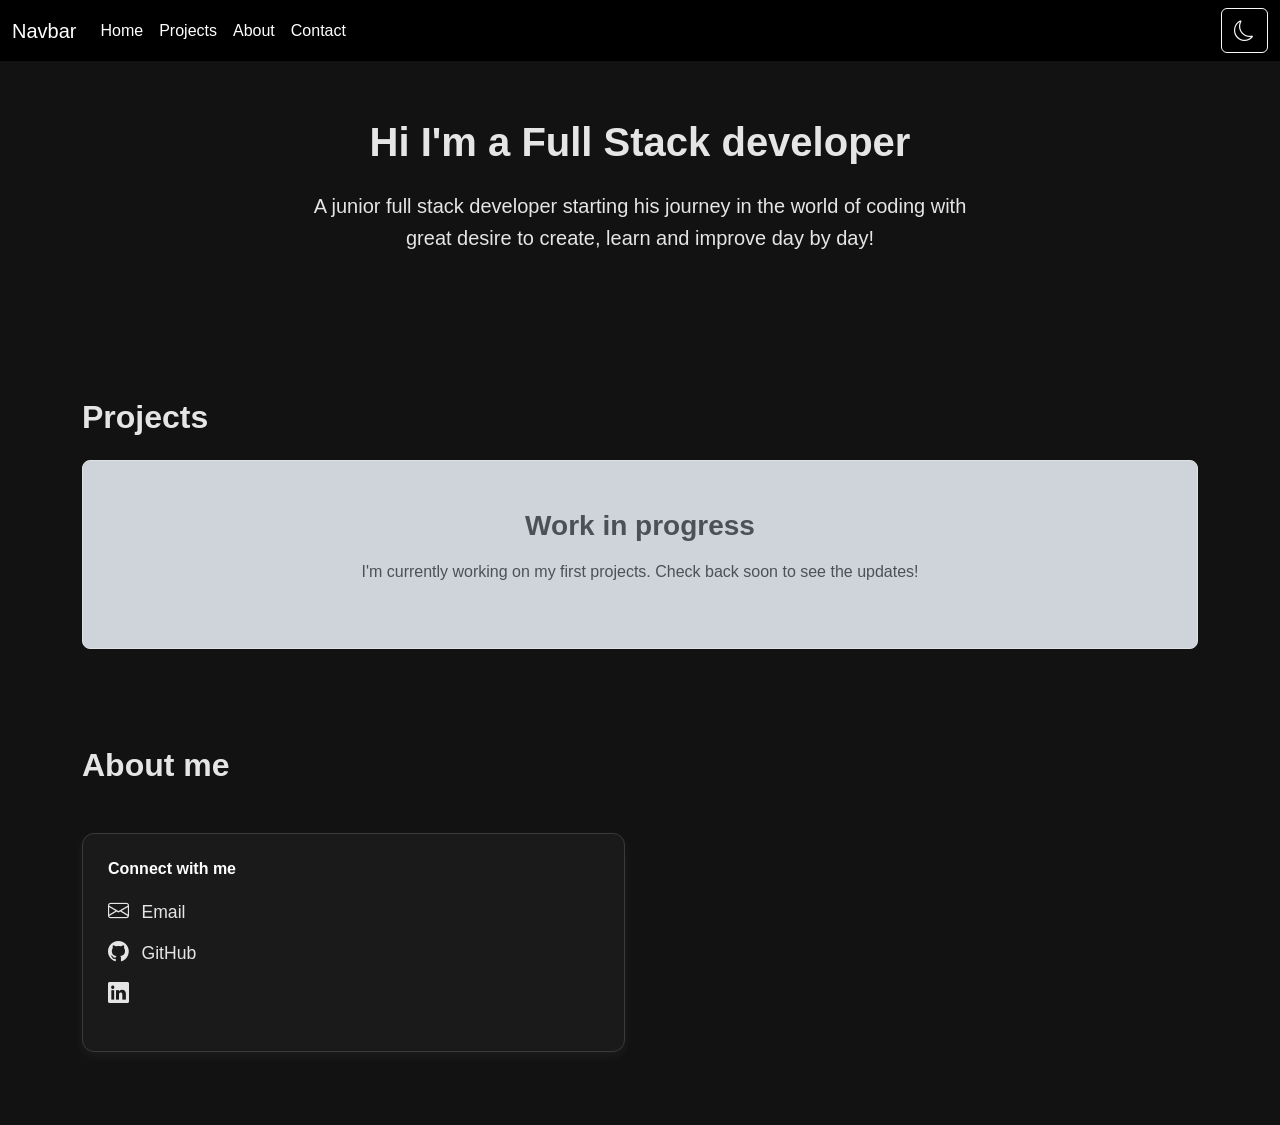
==== index.html @ 7f235592 "Frontend HTML completo per Github Pages" ====
<!DOCTYPE html>
<html lang="en">
<head>
    <meta charset="UTF-8">
    <title>Portfolio</title>

    <!-- Bootstrap CSS -->
    <link href="https://cdn.jsdelivr.net/npm/bootstrap@5.3.8/dist/css/bootstrap.min.css" rel="stylesheet">
    <link rel="stylesheet" href="https://cdn.jsdelivr.net/npm/bootstrap-icons@1.11.3/font/bootstrap-icons.css">

    <!-- Personal CSS -->
    <link rel="stylesheet" href="assets/css/style.css">

    <meta name="viewport" content="width=device-width, initial-scale=1">
</head>

<body class="dark-theme">

<header>
    <nav class="navbar fixed-top navbar-expand-lg navbar-dark bg-dark" role="navigation">
        <div class="container-fluid max-width">

            <a class="navbar-brand" href="index.html">Navbar</a>

            <button class="navbar-toggler" type="button" data-bs-toggle="collapse" 
                    data-bs-target="#navbarNav" aria-label="Toggle navigation">
                <span class="navbar-toggler-icon"></span>
            </button>

            <div class="collapse navbar-collapse" id="navbarNav">
                <ul class="navbar-nav me-auto mt-3 mt-lg-0">
                    <li class="nav-item">
                        <a class="nav-link active" aria-current="page" href="index.html">Home</a>
                    </li>
                    <li class="nav-item">
                        <a class="nav-link" href="project.html">Projects</a>
                    </li>
                    <li class="nav-item">
                        <a class="nav-link" href="about.html">About</a>
                    </li>
                    <li class="nav-item">
                        <a class="nav-link" data-bs-toggle="offcanvas" 
                           href="#offcanvasBottom" role="button" aria-controls="offcanvasBottom">
                           Contact
                        </a>
                    </li>
                </ul>

                <button id="themeToggle" class="btn btn-outline-light d-flex align-items-center gap-2">
                    <i id="themeIcon" class="bi bi-moon"></i>
                </button>
            </div>
        </div>
    </nav>

    <!-- Offcanvas Contact -->
    <div class="offcanvas offcanvas-bottom" tabindex="-1" id="offcanvasBottom"
        aria-labelledby="offcanvasBottomLabel">
        <div class="offcanvas-header">
            <h5 class="offcanvas-title w-100 text-center" id="offcanvasBottomLabel">Contact me</h5>
        </div>

        <div class="offcanvas-body d-flex justify-content-center">
            <div class="form-wrapper">

                <form action="https://formspree.io/f/xyknqqkk" method="POST">

                    <input type="hidden" name="_subject" value="New message from your portfolio">
                    <input type="hidden" name="_language" value="en">
                    <input type="hidden" name="_redirect" value="https://rikx99.github.io/thankyou.html">

                    <div class="mb-3">
                        <label for="name" class="form-label">Name</label>
                        <input type="text" class="form-control" id="name" name="name" autocomplete="name" required>
                    </div>

                    <div class="mb-3">
                        <label for="email" class="form-label">Email</label>
                        <input type="email" class="form-control" id="email" name="email" autocomplete="email" required>
                    </div>

                    <div class="mb-3">
                        <label for="message" class="form-label">Message</label>
                        <textarea class="form-control" id="message" name="message" rows="4" autocomplete="off" required></textarea>
                    </div>

                    <div class="d-grid gap-2 d-md-flex justify-content-md-center">
                        <button type="button" class="btn btn-outline-primary w-100" data-bs-dismiss="offcanvas">Cancel</button>
                        <button type="submit" class="btn btn-primary w-100">Submit</button>
                    </div>
                </form>

            </div>
        </div>
    </div>
</header>

<main>

    <!-- HERO -->
    <section class="container py-5">
        <div class="fade-down">
            <h1 class="fw-bold text-center mb-4">Hi I'm a <span>Full Stack</span> developer</h1>
            <p class="mx-auto fs-5 text-center mb-5" style="max-width: 700px;">
                A junior full stack developer starting his journey in the world of coding with great desire to create, learn and improve day by day!
            </p>
        </div>
    </section>

    <!-- PROJECTS -->
    <section class="container py-5">
        <h2 class="fw-bold mb-4 text-start">Projects</h2>

        <div class="placeholder-project text-center p-5 border rounded-3">
            <h3 class="mb-3 text-muted">Work in progress</h3>
            <p class="text-muted">
                I'm currently working on my first projects. Check back soon to see the updates!
            </p>
        </div>
    </section>

    <!-- ABOUT PREVIEW -->
    <section class="container py-5">
        <h2 class="fw-bold mb-4 text-start">About me</h2>

        <div class="about-grid">

            <!-- CONNECT WITH ME -->
            <div class="about-box">
                <h6 class="text-body-secondary mb-3">Connect with me</h6>

                <ul class="list-unstyled">
                    <li class="mb-2">
                        <i class="bi bi-envelope me-2"></i>
                        <a href="mailto:email@example.com" target="_blank" class="text-decoration-none">Email</a>
                    </li>

                    <li class="mb-2">
                        <i class="bi bi-github me-2"></i>
                        <a href="https://github.com/" target="_blank" class="text-decoration-none">GitHub</a>
                    </li>

                    <li class="mb-2">
                        <i class="bi bi-linkedin me-2"></i>
                        <a href="https://linkedin.com/" target="_blank" class="text-decoration-none">
---- assets/css/style.css ----
html {
    box-sizing: border-box;
}
*, *::before, *::after {
    box-sizing: inherit;
}

/* ============================
   VARIABILI TEMA CHIARO
============================ */
:root {
    --bg-color: #fff;
    --text-color: #222;

    --card-bg: #f8f9fa;
    --card-border: #dcdcdc;

    --nav-bg: #343a40;
    --nav-text: #fff;

    --box-bg: #ffffff;
    --box-border: #dcdcdc;
    --box-shadow: rgba(0, 0, 0, 0.08);

    --skill-bg: #f1f1f1;
    --skill-text: #222;

    --canvas-bg: #fff;
    --canvas-text: #222;

    --input-bg: #f2f2f2;
    --input-border: #cfcfcf;
    --input-text: #222;

    --frontend-color: #0d6efd;
    --backend-color: #198754;
    --tools-color: #fd7e14;
}

/* ============================
   VARIABILI TEMA SCURO
============================ */
.dark-theme {
    --bg-color: #121212;
    --text-color: #e5e5e5;

    --card-bg: #1e1e1e;
    --card-border: #3a3a3a;

    --nav-bg: #000;
    --nav-text: #fff;

    --box-bg: #1a1a1a;
    --box-border: #3a3a3a;
    --box-shadow: rgba(255, 255, 255, 0.05);

    --skill-bg: #2a2a2a;
    --skill-text: #e5e5e5;

    --canvas-bg: #1a1a1a;
    --canvas-text: #e5e5e5;

    --input-bg: #2a2a2a;
    --input-border: #444;
    --input-text: #e5e5e5;

    --frontend-color: #6ea8fe;
    --backend-color: #75b798;
    --tools-color: #ffb078;
}

.dark-theme h6.text-body-secondary {
    color: #fff !important;
}

/* ============================
   BASE
============================ */
body {
    background-color: var(--bg-color);
    color: var(--text-color);
    font-family: 'Inter', 'Roboto', 'Poppins', sans-serif;
    padding-block-start: 70px;
    font-size: 1rem;
    line-height: 1.6;
}

h1, h2, h3, h4, h5, h6 {
    font-weight: 700;
    color: var(--text-color);
}

section {
    padding-block: 80px;
}

/*=============================
    ANIMAZIONI GLOBALI
=============================*/

@keyframes fadeInImage {
    from{
        opacity: 0;
        transform: scale(0.97);
    }
    to{
        opacity: 1;
        transform: scale(1);
    }
}

.fade-image {
    opacity: 0;
    animation: fadeInImage 0.8s ease-out forwards;
}

/*Testo da sinistra a destra*/
@keyframes fadeInLeft {
    0% {
        opacity: 0;
        transform: translateX(-40px);
    }
    60% {
        opacity: 1;
        transform: translateX(10px);
    }
    100% {
        opacity: 1;
        transform: translateX(0);
    }
}

.fade-in-left {
    opacity: 0;
    animation: fadeInLeft 0.9s cubic-bezier(0.25, 0.1, 0.25, 1) forwards;
}

/*Testo dal alto verso il basso*/
@keyframes fadeInDown {
    from {
        opacity: 0;
        transform: translateY(-20px);
    }
    to {
        opacity: 1;
        transform: translateY(0);
    }
}

.fade-down {
    opacity: 0;
    animation: fadeInDown 0.6s ease forwards;
}

@keyframes FadeIn {
    from {
        opacity: 0;
        transform: scale(0.97);
    }
    to {
        opacity: 1;
        transform: scale(1);
    }
}
.thankyou-box {
    animation: FadeIn 0.8s ease-out forwards;
}

/* ============================
   NAVBAR
============================ */
.navbar {
    background-color: var(--nav-bg) !important;
}

.navbar a,
.navbar-brand {
    color: var(--nav-text) !important;
}

#themeToggle {
    display: flex;
    align-items: center;
    gap: 8px;
    font-weight: 500;
}

#themeToggle i {
    font-size: 1.3rem;
}

/* ============================
   OFF CANVAS
============================ */
.offcanvas {
    background-color: var(--canvas-bg) !important;
    color: var(--canvas-text) !important;
}

.offcanvas-body {
    background-color: var(--canvas-bg);
    color: var(--canvas-text);
}

.offcanvas-bottom {
    height: 85% !important;
    padding: 28px 0;
}

.offcanvas-bottom .offcanvas-body {
    display: flex;
    justify-content: center;
    align-items: center;
    padding: 40px 20px;
}

.offcanvas-bottom .form-wrapper {
    width: 100%;
    max-width: 500px;
    background-color: var(--card-bg);
    border: 1px solid var(--card-border);
    border-radius: 12px;
    padding: 25px;
    box-shadow: 0 4px 12px var(--box-shadow);
}

input.form-control,
textarea.form-control,
select.form-control {
    background-color: var(--input-bg) !important;
    border: 1px solid var(--input-border) !important;
    color: var(--input-text) !important;
    transition: background-color 0.3s ease, border-color 0.3s ease;
}

input.form-control:focus,
textarea.form-control:focus,
select.form-control:focus {
    border-color: #0d6efd !important;
    box-shadow: 0 0 0 0.15rem rgba(13, 110, 253, 0.25);
    background-color: var(--input-bg);
    color: var(--input-text);
}

/* ============================
   CARD PROGETTI
============================ */
.card.project-card {
    background-color: var(--card-bg);
    border: 1px solid var(--card-border);
    border-radius: 12px;
    transition: transform 0.3s ease, box-shadow 0.3s ease, border-color 0.3s ease;
}

.card.project-card:hover {
    transform: translateY(-5px);
    box-shadow: 0 10px 25px rgba(0,0,0,0.15);
}

.card.project-card img {
    object-fit: cover;
    height: 200px;
}

.placeholder-project {
    background: var(--bs-dark-bg-subtle);
    border: 1px dashed var(--bs-border-color);
    animation: fadeInImage 0.8s ease-out forwards;
}


/* ============================
   ABOUT SECTION
============================ */
.about-grid {
    display: grid;
    grid-template-columns: 1fr 1fr;
    gap: 30px;
    padding-block: 25px;
}

.about-box {
    background-color: var(--box-bg);
    border: 1px solid var(--box-border);
    border-radius: 12px;
    padding: 25px;
    box-shadow: 0 4px 12px var(--box-shadow);
    transition: all 0.3s ease;
}

.about-box:hover {
    transform: translateY(-3px);
    box-shadow: 0 6px 18px var(--box-shadow);
}

.about-box a {
    font-size: 1.1rem;
    font-weight: 500;
    color: var(--text-color);
    text-decoration: none;
}

.about-box a:hover {
    color: #0d6efd;
}

.about-box i {
    font-size: 1.3rem;
    margin-inline-end: 8px;
}

/* ============================
   SKILLS TAGS
============================ */
.skills-tags {
    display: flex;
    flex-wrap: wrap;
    gap: 10px;
}

.skills-tags a {
    background-color: var(--skill-bg);
    border: 1px solid var(--box-border);
    padding: 8px 14px;
    border-radius: 20px;
    font-size: 0.95rem;
    font-weight: 500;
    color: var(--skill-text);
    text-decoration: none;
    display: inline-flex;
    align-items: center;
    gap: 6px;
    transition: background-color 0.2s ease, color 0.2s ease, border-color 0.2s ease;
}

.skills-tags a i {
    font-size: 1rem;
    color: #0d6efd;
}

/* Categorie */
.skill-frontend,
.skill-backend,
.skill-tools {
    color: #fff;
}

.skill-frontend {
    background-color: var(--frontend-color); 
    border-color: var(--frontend-color); 
}

.skill-backend { 
    background-color: var(--backend-color);
    border-color: var(--backend-color);
}

.skill-tools { 
    background-color: var(--tools-color);
    border-color: var(--tools-color);
}

.skill-frontend i,
.skill-backend i,
.skill-tools i {
    color: #fff;
}

/* Hover dinamico */
.skill-frontend:hover {
    background-color: color-mix(in srgb, var(--frontend-color) 85%, black);
    border-color: color-mix(in srgb, var(--frontend-color) 85%, black);
}

.skill-backend:hover {
    background-color: color-mix(in srgb, var(--backend-color) 85%, black);
    border-color: color-mix(in srgb, var(--backend-color) 85%, black);
}

.skill-tools:hover {
    background-color: color-mix(in srgb, var(--tools-color) 85%, black);
    border-color: color-mix(in srgb, var(--tools-color) 85%, black);
}

.skill-frontend:hover i,
.skill-backend:hover i,
.skill-tools:hover i {
    color: #fff;
}

/* Testo hover nel tema chiaro */
.skill-frontend:hover,
.skill-backend:hover,
.skill-tools:hover {
    color: #fff !important;
}

/* Testo hover nel tema scuro */
.dark-theme .skill-frontend:hover,
.dark-theme .skill-backend:hover,
.dark-theme .skill-tools:hover {
    color: #000 !important;
}


/* ============================
   RESPONSIVE
============================ */
@media (max-width: 768px) {
    .about-grid {
        grid-template-columns: 1fr;
    }
}

/* ============================
   FOOTER
============================ */
footer p {
    padding-block-start: 25px;
}

footer .col a {
    font-size: 1.1rem;
    font-weight: 500;
    color:#595151 !important;
    transition: color 0.2s ease;
}

footer .col a:hover,
footer .col a:focus-visible {
    color: #0d6efd !important;
}
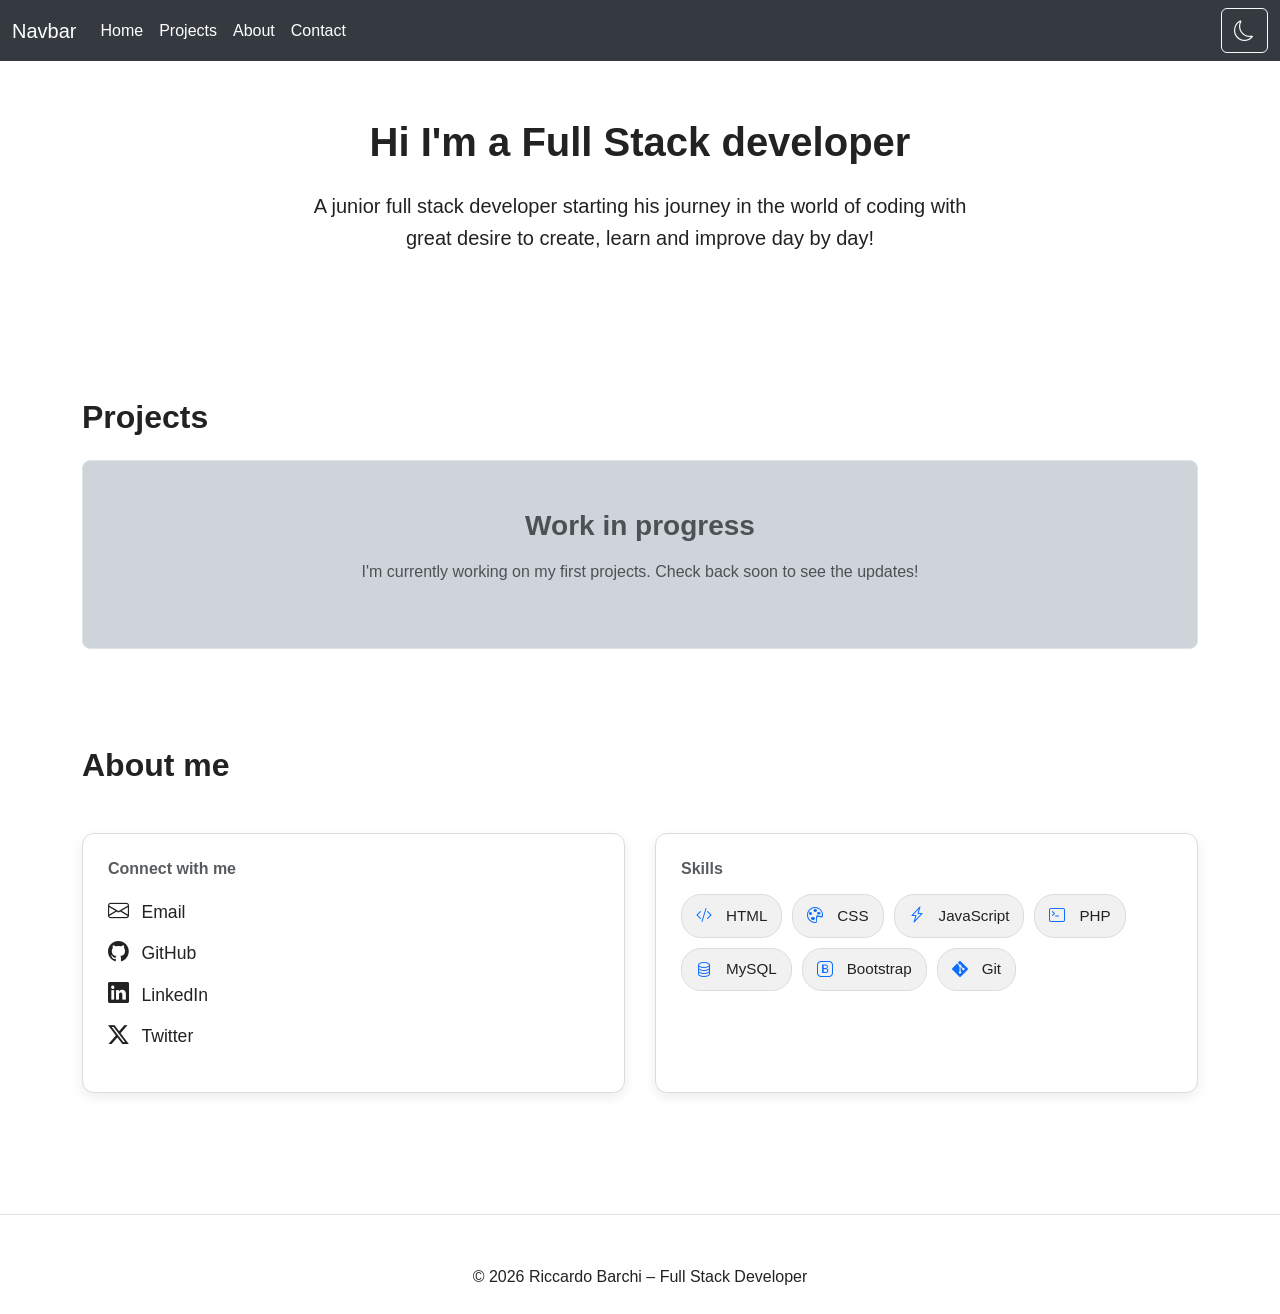
==== commit cad46917: "Aggiornamento sito statico per GitHub Pages" ====
--- a/index.html
+++ b/index.html
@@ -4,11 +4,11 @@
     <meta charset="UTF-8">
     <title>Portfolio</title>
 
-    <!-- Bootstrap CSS -->
+    <!--Bootstrap CSS-->
     <link href="https://cdn.jsdelivr.net/npm/bootstrap@5.3.8/dist/css/bootstrap.min.css" rel="stylesheet">
     <link rel="stylesheet" href="https://cdn.jsdelivr.net/npm/bootstrap-icons@1.11.3/font/bootstrap-icons.css">
 
-    <!-- Personal CSS -->
+    <!--Personal CSS-->
     <link rel="stylesheet" href="assets/css/style.css">
 
     <meta name="viewport" content="width=device-width, initial-scale=1">
@@ -16,21 +16,25 @@
 
 <body class="dark-theme">
 
+<!-- Bootstrap JS -->
+<script src="https://cdn.jsdelivr.net/npm/bootstrap@5.3.8/dist/js/bootstrap.bundle.min.js"></script>
+
 <header>
-    <nav class="navbar fixed-top navbar-expand-lg navbar-dark bg-dark" role="navigation">
+    <nav class="navbar fixed-top navbar-expand-lg navbar-dark bg-dark">
         <div class="container-fluid max-width">
 
+            <!-- Logo + Hamburger -->
             <a class="navbar-brand" href="index.html">Navbar</a>
-
             <button class="navbar-toggler" type="button" data-bs-toggle="collapse" 
                     data-bs-target="#navbarNav" aria-label="Toggle navigation">
                 <span class="navbar-toggler-icon"></span>
             </button>
 
+            <!-- Main menu -->
             <div class="collapse navbar-collapse" id="navbarNav">
                 <ul class="navbar-nav me-auto mt-3 mt-lg-0">
                     <li class="nav-item">
-                        <a class="nav-link active" aria-current="page" href="index.html">Home</a>
+                        <a class="nav-link active" href="index.html">Home</a>
                     </li>
                     <li class="nav-item">
                         <a class="nav-link" href="project.html">Projects</a>
@@ -40,12 +44,13 @@
                     </li>
                     <li class="nav-item">
                         <a class="nav-link" data-bs-toggle="offcanvas" 
-                           href="#offcanvasBottom" role="button" aria-controls="offcanvasBottom">
+                           href="#offcanvasBottom" role="button">
                            Contact
                         </a>
                     </li>
                 </ul>
 
+                <!-- Theme toggle -->
                 <button id="themeToggle" class="btn btn-outline-light d-flex align-items-center gap-2">
                     <i id="themeIcon" class="bi bi-moon"></i>
                 </button>
@@ -54,10 +59,9 @@
     </nav>
 
     <!-- Offcanvas Contact -->
-    <div class="offcanvas offcanvas-bottom" tabindex="-1" id="offcanvasBottom"
-        aria-labelledby="offcanvasBottomLabel">
+    <div class="offcanvas offcanvas-bottom" tabindex="-1" id="offcanvasBottom">
         <div class="offcanvas-header">
-            <h5 class="offcanvas-title w-100 text-center" id="offcanvasBottomLabel">Contact me</h5>
+            <h5 class="offcanvas-title w-100 text-center">Contact me</h5>
         </div>
 
         <div class="offcanvas-body d-flex justify-content-center">
@@ -65,7 +69,8 @@
 
                 <form action="https://formspree.io/f/xyknqqkk" method="POST">
 
-                    <input type="hidden" name="_subject" value="New message from your portfolio">
+                    <!-- Hidden fields -->
+                    <input type="hidden" name="_subjects" value="New message from your portfolio">
                     <input type="hidden" name="_language" value="en">
                     <input type="hidden" name="_redirect" value="https://rikx99.github.io/thankyou.html">
 
@@ -96,11 +101,10 @@
 </header>
 
 <main>
-
     <!-- HERO -->
     <section class="container py-5">
         <div class="fade-down">
-            <h1 class="fw-bold text-center mb-4">Hi I'm a <span>Full Stack</span> developer</h1>
+            <h1 class="fw-bold text-center mb-4">Hi I'm a <span> Full Stack</span> developer</h1>
             <p class="mx-auto fs-5 text-center mb-5" style="max-width: 700px;">
                 A junior full stack developer starting his journey in the world of coding with great desire to create, learn and improve day by day!
             </p>
@@ -111,6 +115,7 @@
     <section class="container py-5">
         <h2 class="fw-bold mb-4 text-start">Projects</h2>
 
+        <!-- Static fallback (PHP version showed this when DB was empty) -->
         <div class="placeholder-project text-center p-5 border rounded-3">
             <h3 class="mb-3 text-muted">Work in progress</h3>
             <p class="text-muted">
@@ -119,7 +124,7 @@
         </div>
     </section>
 
-    <!-- ABOUT PREVIEW -->
+    <!-- ABOUT -->
     <section class="container py-5">
         <h2 class="fw-bold mb-4 text-start">About me</h2>
 
@@ -132,14 +137,74 @@
                 <ul class="list-unstyled">
                     <li class="mb-2">
                         <i class="bi bi-envelope me-2"></i>
-                        <a href="mailto:email@example.com" target="_blank" class="text-decoration-none">Email</a>
+                        <a href="mailto:email@example.com" class="text-decoration-none">Email</a>
                     </li>
 
                     <li class="mb-2">
                         <i class="bi bi-github me-2"></i>
-                        <a href="https://github.com/" target="_blank" class="text-decoration-none">GitHub</a>
+                        <a href="https://github.com/Rikx99" target="_blank" class="text-decoration-none">GitHub</a>
                     </li>
 
                     <li class="mb-2">
                         <i class="bi bi-linkedin me-2"></i>
-                        <a href="https://linkedin.com/" target="_blank" class="text-decoration-none">+                        <a href="https://linkedin.com" target="_blank" class="text-decoration-none">LinkedIn</a>
+                    </li>
+
+                    <li class="mb-3">
+                        <i class="bi bi-twitter-x me-2"></i>
+                        <a href="#" class="text-decoration-none">Twitter</a>
+                    </li>
+                </ul>
+            </div>
+
+            <!-- SKILLS -->
+            <div class="about-box">
+                <h6 class="text-body-secondary mb-3">Skills</h6>
+
+                <div class="skills-tags">
+
+                    <a class="skill-frontend" href="https://developer.mozilla.org/en-US/docs/Web/HTML" target="_blank">
+                        <i class="bi bi-code-slash"></i> HTML
+                    </a>
+
+                    <a class="skill-frontend" href="https://developer.mozilla.org/en-US/docs/Web/CSS" target="_blank">
+                        <i class="bi bi-palette"></i> CSS
+                    </a>
+
+                    <a class="skill-frontend" href="https://developer.mozilla.org/en-US/docs/Web/JavaScript" target="_blank">
+                        <i class="bi bi-lightning-charge"></i> JavaScript
+                    </a>
+
+                    <a class="skill-backend" href="https://www.php.net/docs.php" target="_blank">
+                        <i class="bi bi-terminal"></i> PHP
+                    </a>
+
+                    <a class="skill-backend" href="https://dev.mysql.com/doc/" target="_blank">
+                        <i class="bi bi-database"></i> MySQL
+                    </a>
+
+                    <a class="skill-frontend" href="https://getbootstrap.com/docs/" target="_blank">
+                        <i class="bi bi-bootstrap"></i> Bootstrap
+                    </a>
+
+                    <a class="skill-tools" href="https://git-scm.com/docs" target="_blank">
+                        <i class="bi bi-git"></i> Git
+                    </a>
+
+                </div>
+            </div>
+
+        </div>
+    </section>
+</main>
+
+<!-- FOOTER -->
+<footer class="text-center py-4 mt-5 border-top">
+    <p class="mb-0">© 2026 Riccardo Barchi – Full Stack Developer</p>
+</footer>
+
+<!-- JS -->
+<script src="assets/js/main.js"></script>
+
+</body>
+</html>
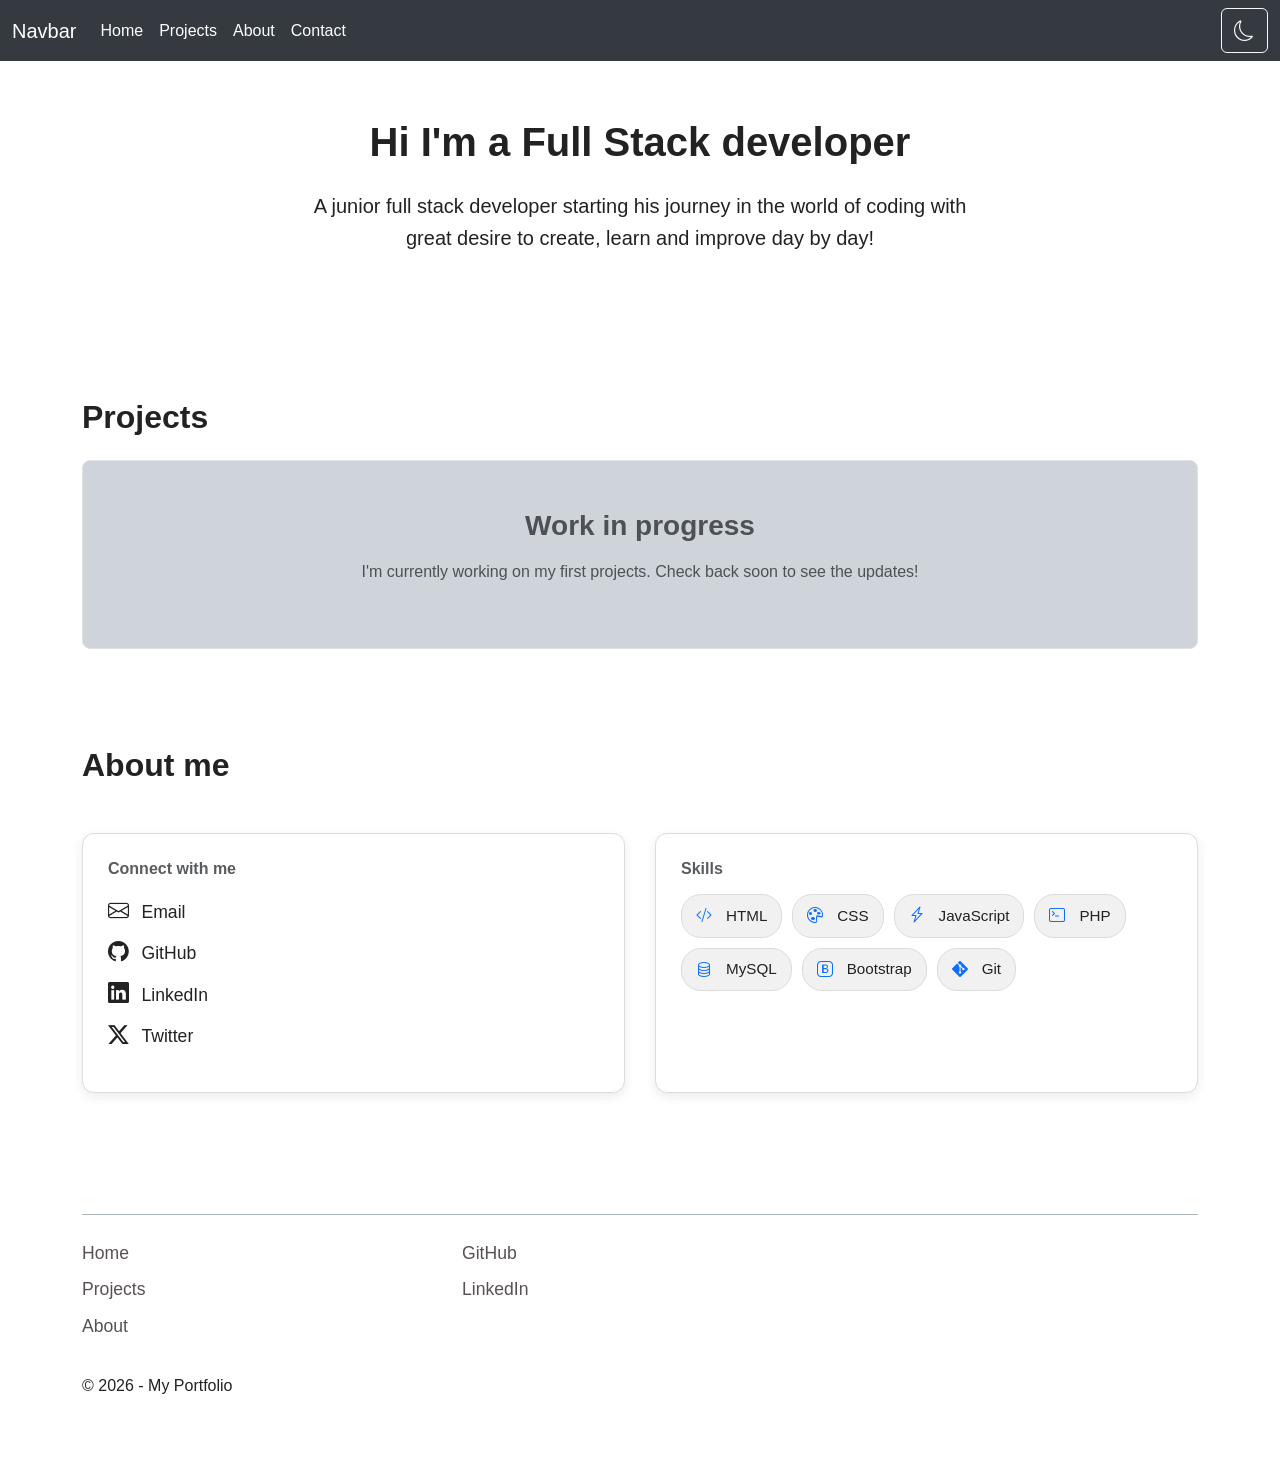
==== commit fc74d4d3: "Update static pages: added footer, fixed contact links, improved Connect section" ====
--- a/index.html
+++ b/index.html
@@ -137,17 +137,18 @@
                 <ul class="list-unstyled">
                     <li class="mb-2">
                         <i class="bi bi-envelope me-2"></i>
-                        <a href="mailto:email@example.com" class="text-decoration-none">Email</a>
+                        <a href="#offcanvasBottom" data-bs-toggle="offcanvas" class="text-decoration-none">Email</a>
                     </li>
 
                     <li class="mb-2">
                         <i class="bi bi-github me-2"></i>
                         <a href="https://github.com/Rikx99" target="_blank" class="text-decoration-none">GitHub</a>
+
                     </li>
 
                     <li class="mb-2">
                         <i class="bi bi-linkedin me-2"></i>
-                        <a href="https://linkedin.com" target="_blank" class="text-decoration-none">LinkedIn</a>
+                        <a href="www.linkedin.com/in/riccardo-barchi-0719893b9" target="_blank" class="text-decoration-none">LinkedIn</a>
                     </li>
 
                     <li class="mb-3">
@@ -198,13 +199,36 @@
     </section>
 </main>
 
-<!-- FOOTER -->
-<footer class="text-center py-4 mt-5 border-top">
-    <p class="mb-0">© 2026 Riccardo Barchi – Full Stack Developer</p>
+<footer>
+    <div class="container py-5">
+        <div class="border-top border-dark-subtle">
+            
+            <div class="row row-cols-1 row-cols-md-3 g-4">
+                
+                <div class="col pt-4">
+                    <div class="d-flex flex-column">
+                        <a class="text-decoration-none mb-2" href="index.html">Home</a>
+                        <a class="text-decoration-none mb-2" href="project.html">Projects</a>
+                        <a class="text-decoration-none mb-2" href="about.html">About</a>
+                    </div>
+                </div>
+
+                <div class="col pt-4">
+                    <div class="d-flex flex-column">
+                        <a class="text-decoration-none mb-2" href="https://github.com/Rikx99" target="_blank">GitHub</a>
+                        <a class="text-decoration-none mb-2" href="https://www.linkedin.com/in/riccardo-barchi-0719893b9" target="_blank">LinkedIn</a>
+                    </div>
+                </div>
+
+                <div class="col pt-4"></div>
+
+            </div>
+
+            <p>© 2026 - My Portfolio</p>
+        </div>
+    </div>
 </footer>
-
 <!-- JS -->
 <script src="assets/js/main.js"></script>
-
 </body>
 </html>
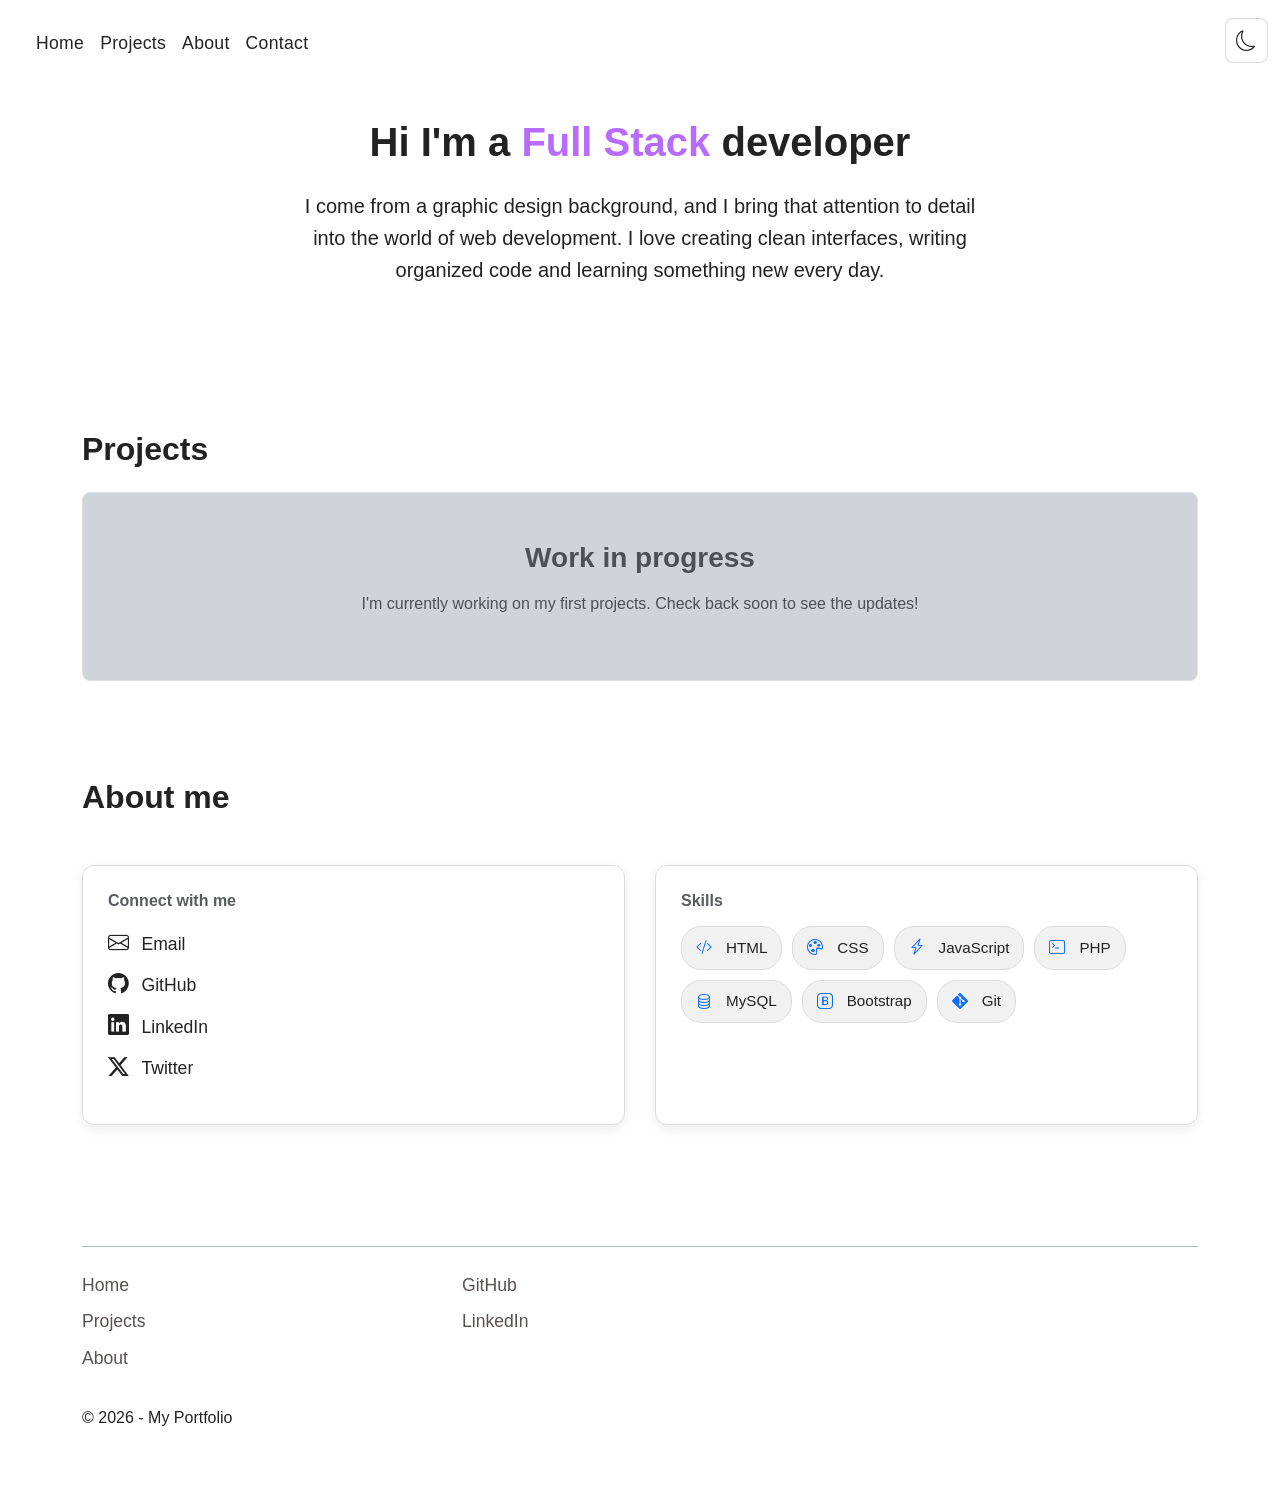
==== commit 783f7f27: "Imrpove navbar behavior, mobile collapse, dark mode styling and hero section text" ====
--- a/index.html
+++ b/index.html
@@ -16,97 +16,16 @@
 
 <body class="dark-theme">
 
-<!-- Bootstrap JS -->
-<script src="https://cdn.jsdelivr.net/npm/bootstrap@5.3.8/dist/js/bootstrap.bundle.min.js"></script>
-
-<header>
-    <nav class="navbar fixed-top navbar-expand-lg navbar-dark bg-dark">
-        <div class="container-fluid max-width">
-
-            <!-- Logo + Hamburger -->
-            <a class="navbar-brand" href="index.html">Navbar</a>
-            <button class="navbar-toggler" type="button" data-bs-toggle="collapse" 
-                    data-bs-target="#navbarNav" aria-label="Toggle navigation">
-                <span class="navbar-toggler-icon"></span>
-            </button>
-
-            <!-- Main menu -->
-            <div class="collapse navbar-collapse" id="navbarNav">
-                <ul class="navbar-nav me-auto mt-3 mt-lg-0">
-                    <li class="nav-item">
-                        <a class="nav-link active" href="index.html">Home</a>
-                    </li>
-                    <li class="nav-item">
-                        <a class="nav-link" href="project.html">Projects</a>
-                    </li>
-                    <li class="nav-item">
-                        <a class="nav-link" href="about.html">About</a>
-                    </li>
-                    <li class="nav-item">
-                        <a class="nav-link" data-bs-toggle="offcanvas" 
-                           href="#offcanvasBottom" role="button">
-                           Contact
-                        </a>
-                    </li>
-                </ul>
-
-                <!-- Theme toggle -->
-                <button id="themeToggle" class="btn btn-outline-light d-flex align-items-center gap-2">
-                    <i id="themeIcon" class="bi bi-moon"></i>
-                </button>
-            </div>
-        </div>
-    </nav>
-
-    <!-- Offcanvas Contact -->
-    <div class="offcanvas offcanvas-bottom" tabindex="-1" id="offcanvasBottom">
-        <div class="offcanvas-header">
-            <h5 class="offcanvas-title w-100 text-center">Contact me</h5>
-        </div>
-
-        <div class="offcanvas-body d-flex justify-content-center">
-            <div class="form-wrapper">
-
-                <form action="https://formspree.io/f/xyknqqkk" method="POST">
-
-                    <!-- Hidden fields -->
-                    <input type="hidden" name="_subjects" value="New message from your portfolio">
-                    <input type="hidden" name="_language" value="en">
-                    <input type="hidden" name="_redirect" value="https://rikx99.github.io/thankyou.html">
-
-                    <div class="mb-3">
-                        <label for="name" class="form-label">Name</label>
-                        <input type="text" class="form-control" id="name" name="name" autocomplete="name" required>
-                    </div>
-
-                    <div class="mb-3">
-                        <label for="email" class="form-label">Email</label>
-                        <input type="email" class="form-control" id="email" name="email" autocomplete="email" required>
-                    </div>
-
-                    <div class="mb-3">
-                        <label for="message" class="form-label">Message</label>
-                        <textarea class="form-control" id="message" name="message" rows="4" autocomplete="off" required></textarea>
-                    </div>
-
-                    <div class="d-grid gap-2 d-md-flex justify-content-md-center">
-                        <button type="button" class="btn btn-outline-primary w-100" data-bs-dismiss="offcanvas">Cancel</button>
-                        <button type="submit" class="btn btn-primary w-100">Submit</button>
-                    </div>
-                </form>
-
-            </div>
-        </div>
-    </div>
-</header>
+<div id="header"></div>
 
 <main>
     <!-- HERO -->
     <section class="container py-5">
         <div class="fade-down">
-            <h1 class="fw-bold text-center mb-4">Hi I'm a <span> Full Stack</span> developer</h1>
+            <h1 class="fw-bold text-center mb-4">Hi I'm a <span class="fullStack"> Full Stack</span> developer</h1>
             <p class="mx-auto fs-5 text-center mb-5" style="max-width: 700px;">
-                A junior full stack developer starting his journey in the world of coding with great desire to create, learn and improve day by day!
+                I come from a graphic design background, and I bring that attention to detail into the world of web development.  
+                I love creating clean interfaces, writing organized code and learning something new every day.
             </p>
         </div>
     </section>
@@ -148,7 +67,7 @@
 
                     <li class="mb-2">
                         <i class="bi bi-linkedin me-2"></i>
-                        <a href="www.linkedin.com/in/riccardo-barchi-0719893b9" target="_blank" class="text-decoration-none">LinkedIn</a>
+                        <a href="https://www.linkedin.com/in/riccardo-barchi-0719893b9" target="_blank" class="text-decoration-none">LinkedIn</a>
                     </li>
 
                     <li class="mb-3">
@@ -199,36 +118,13 @@
     </section>
 </main>
 
-<footer>
-    <div class="container py-5">
-        <div class="border-top border-dark-subtle">
-            
-            <div class="row row-cols-1 row-cols-md-3 g-4">
-                
-                <div class="col pt-4">
-                    <div class="d-flex flex-column">
-                        <a class="text-decoration-none mb-2" href="index.html">Home</a>
-                        <a class="text-decoration-none mb-2" href="project.html">Projects</a>
-                        <a class="text-decoration-none mb-2" href="about.html">About</a>
-                    </div>
-                </div>
+<div id="footer"></div>
 
-                <div class="col pt-4">
-                    <div class="d-flex flex-column">
-                        <a class="text-decoration-none mb-2" href="https://github.com/Rikx99" target="_blank">GitHub</a>
-                        <a class="text-decoration-none mb-2" href="https://www.linkedin.com/in/riccardo-barchi-0719893b9" target="_blank">LinkedIn</a>
-                    </div>
-                </div>
+<!-- JS -->
+<script src="assets/js/partials.js"></script>
+<script src="assets/js/main.js"></script>
+<!-- Bootstrap JS -->
+<script src="https://cdn.jsdelivr.net/npm/bootstrap@5.3.8/dist/js/bootstrap.bundle.min.js"></script>
 
-                <div class="col pt-4"></div>
-
-            </div>
-
-            <p>© 2026 - My Portfolio</p>
-        </div>
-    </div>
-</footer>
-<!-- JS -->
-<script src="assets/js/main.js"></script>
 </body>
 </html>
--- a/assets/css/style.css
+++ b/assets/css/style.css
@@ -15,8 +15,8 @@
     --card-bg: #f8f9fa;
     --card-border: #dcdcdc;
 
-    --nav-bg: #343a40;
-    --nav-text: #fff;
+    --nav-bg: rgba(255, 255, 255, 0.85);
+    --nav-text: #222;
 
     --box-bg: #ffffff;
     --box-border: #dcdcdc;
@@ -47,7 +47,7 @@
     --card-bg: #1e1e1e;
     --card-border: #3a3a3a;
 
-    --nav-bg: #000;
+    --nav-bg: rgba(0, 0, 0, 0.75);
     --nav-text: #fff;
 
     --box-bg: #1a1a1a;
@@ -90,6 +90,11 @@
     color: var(--text-color);
 }
 
+.fullStack{
+    color: #b86bff;
+    font-weight: 600;
+}
+
 section {
     padding-block: 80px;
 }
@@ -170,23 +175,133 @@
    NAVBAR
 ============================ */
 .navbar {
+    background-color: transparent;
+    transition: background-color 0.3s ease, backdrop-filter 0.3s ease;
+    backdrop-filter: none;
+}
+
+.navbar.scrolled {
     background-color: var(--nav-bg) !important;
-}
+    backdrop-filter: blur(10px); /*effetto glass*/
+    -webkit-backdrop-filter: blur(10px);
+    box-shadow: 0 2px 12px rgba(0, 0, 0, 0.08);
+}
+
+.custom-navbar{
+    padding-top: 16px;
+    padding-bottom: 16px;
+}
+
+.menu-links .nav-link {
+    position: relative;
+    padding-bottom: 4px;
+    padding-inline: 22px;
+    font-size: 1.1rem;
+    font-weight: 500;
+    letter-spacing: 0.3px;
+    color: var(--nav-text);
+    transition: color 0.25s ease;
+}
+
+/* Linea animata*/
+.menu-links .nav-link::after{
+    content: "";
+    position: absolute;
+    left: 0;
+    bottom: 0;
+    width: 0%;
+    height: 2px;
+    background-color: currentColor;
+    transition: width 0.25s ease;
+}
+
+/*Hover*/
+.menu-links .nav-link:hover{
+    opacity: 0.8;
+    color: var(--frontend-color);
+}
+
+.menu-links .nav-link:hover::after{
+    width: 100%;
+}
+
+/* Menu mobile della navbar (SOLO fino a 991px) */
+@media (max-width: 991px) {
+    .menu-collapse {
+        background-color: rgba(0, 0, 0, 0.85);
+        backdrop-filter: blur(8px);
+        padding: 1.5rem;
+        border-radius: 0 0 12px 12px;
+    }
+
+    body:not(.dark-theme) .menu-collapse {
+        background-color: rgba(255, 255, 255, 0.9);
+    }
+
+    body.dark-theme .menu-collapse {
+        background-color: rgba(0, 0, 0, 0.85);
+    }
+}
+
+
 
 .navbar a,
 .navbar-brand {
-    color: var(--nav-text) !important;
-}
+    color: var(--nav-text);
+}
+
+.navbar-toggler {
+    border-color: rgba(255,255,255,0.4);
+    padding: 6px 10px;
+    border-radius: 8px;
+    transition: all 0.25s ease;
+}
+
+.dark-theme .navbar-toggler {
+    border-color: rgba(255,255,255,0.4);
+}
+
+.navbar-toggler:hover {
+    background-color: rgba(255,255,255,0.1);
+    backdrop-filter: blur(4px);
+}
+
 
 #themeToggle {
     display: flex;
     align-items: center;
     gap: 8px;
+    padding: 6px 10px;
+    border-radius: 8px;
+    cursor: pointer;
+    transition: all 0.25s ease;
     font-weight: 500;
 }
 
 #themeToggle i {
     font-size: 1.3rem;
+    transition: color 0.25s ease;
+}
+
+/* Tema chiaro -> icona scura + bordo */
+:root #themeToggle {
+    color: #222;
+    border: 1px solid rgba(0, 0, 0, 0.15);
+    background-color: rgba(255, 255, 255, 0.4);
+}
+
+/* Tema scuro -> icona chiara + bordo chiaro */
+
+.dark-theme #themeToggle{
+    color: #fff;
+    border: 1px solid rgba(255, 255, 255, 0.25);
+    background-color: rgba(0, 0, 0, 0.3);
+}
+
+/* Hover (entrambi i temi) */
+#themeToggle:hover{
+    backdrop-filter: blur(4px);
+    transform: translateY(-1px);
 }
 
 /* ============================
@@ -412,6 +527,44 @@
     }
 }
 
+/* MOBILE & TABLET — fino a 991px */
+@media (max-width: 991px) {
+
+    /* Logo meno incollato al bordo */
+    .navbar-brand {
+        padding-left: 12px;
+    }
+
+    /* Spaziatura link nel menu mobile */
+    .menu-links .nav-link {
+        padding-inline: 14px;
+    }
+
+    /* Toggle tema separato dai link */
+    #themeToggle {
+        margin-top: 14px;
+        padding-top: 10px;
+        border-top: 1px solid var(--card-border);
+    }
+
+    .navbar-toggler{
+        position: relative;
+        z-index: 1100;
+    }
+}
+
+/* DESKTOP — da 992px in su */
+@media (min-width: 992px) {
+    .custom-navbar {
+        padding: 18px 0;
+    }
+    body.dark-theme .navbar{
+        background-color: rgba(0, 0, 0, 0.35);
+        backdrop-filter: blur(8px);
+    }
+}
+
+
 /* ============================
    FOOTER
 ============================ */
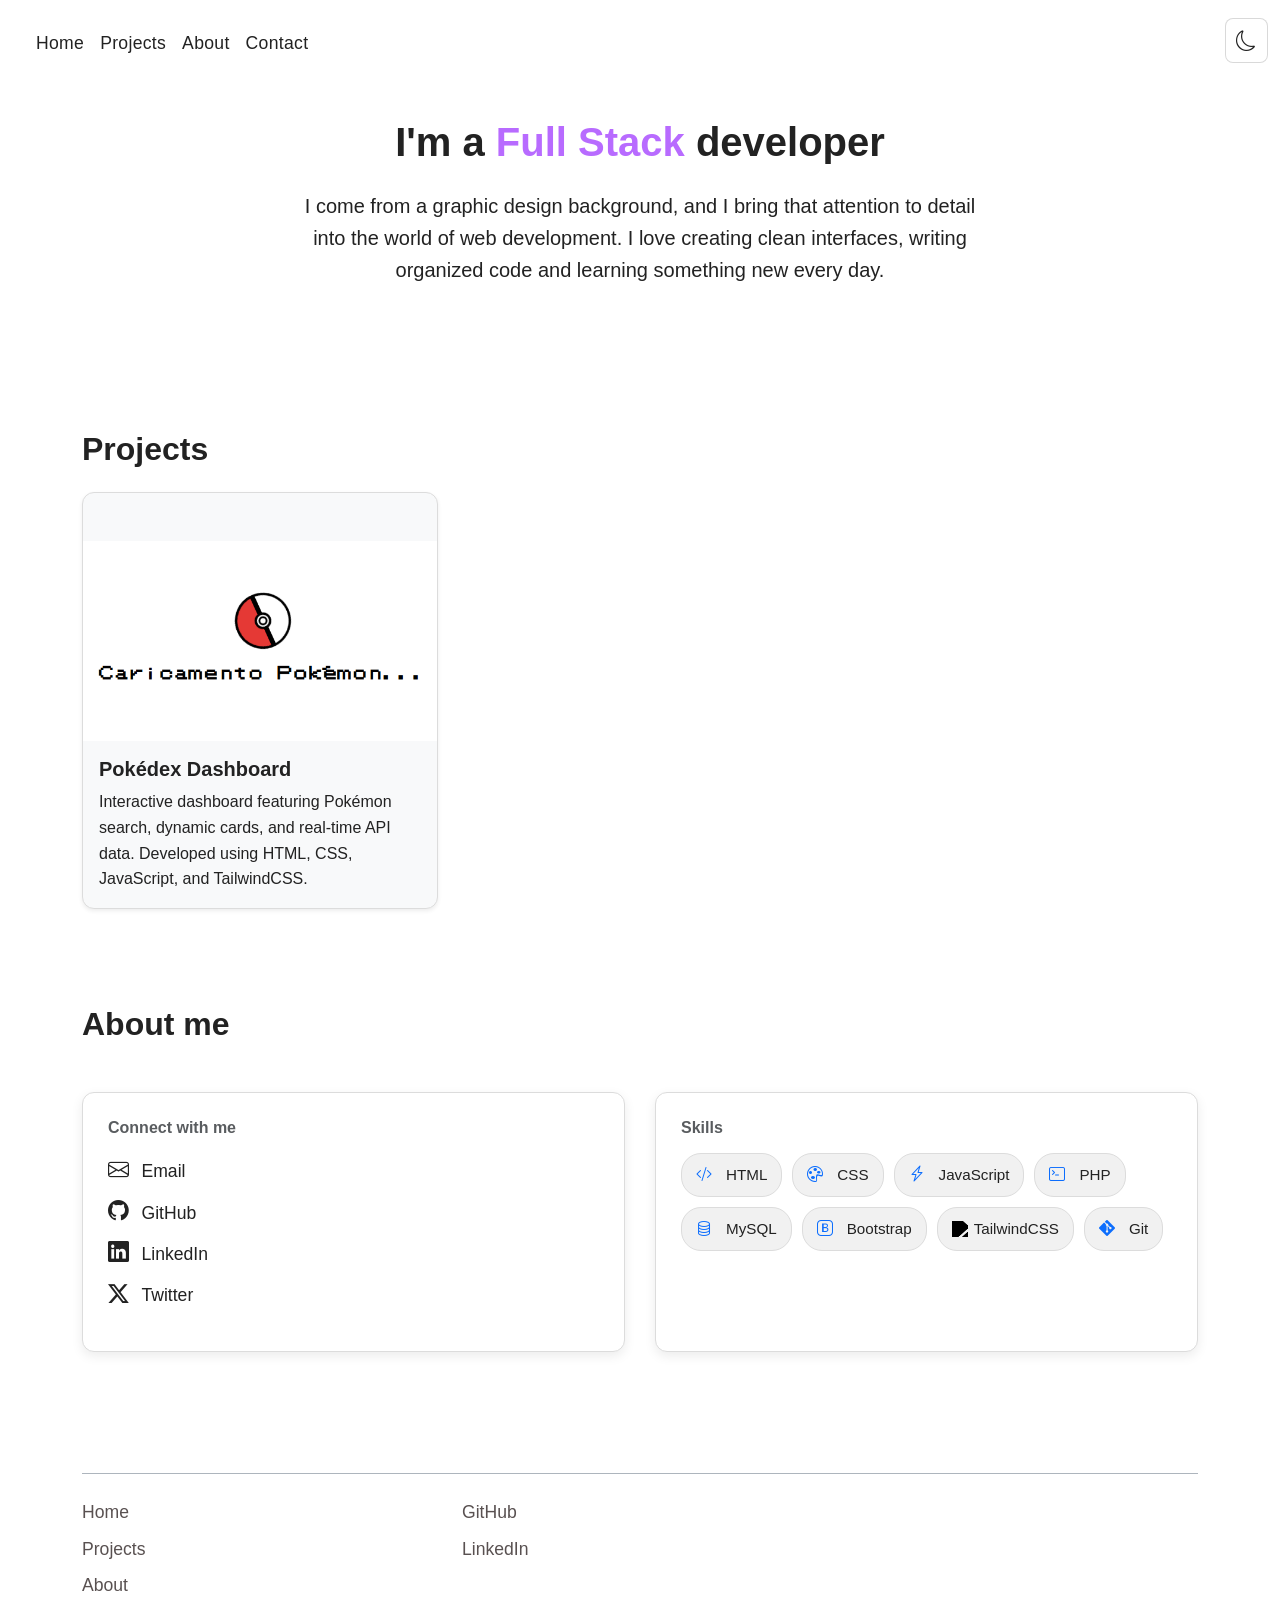
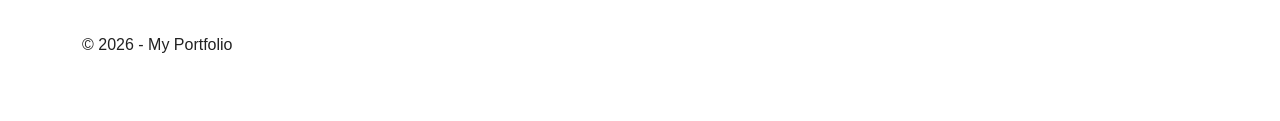
==== commit 6318ae06: "Add card" ====
--- a/index.html
+++ b/index.html
@@ -22,7 +22,7 @@
     <!-- HERO -->
     <section class="container py-5">
         <div class="fade-down">
-            <h1 class="fw-bold text-center mb-4">Hi I'm a <span class="fullStack"> Full Stack</span> developer</h1>
+            <h1 class="fw-bold text-center mb-4">I'm a <span class="fullStack"> Full Stack</span> developer</h1>
             <p class="mx-auto fs-5 text-center mb-5" style="max-width: 700px;">
                 I come from a graphic design background, and I bring that attention to detail into the world of web development.  
                 I love creating clean interfaces, writing organized code and learning something new every day.
@@ -34,12 +34,25 @@
     <section class="container py-5">
         <h2 class="fw-bold mb-4 text-start">Projects</h2>
 
-        <!-- Static fallback (PHP version showed this when DB was empty) -->
-        <div class="placeholder-project text-center p-5 border rounded-3">
-            <h3 class="mb-3 text-muted">Work in progress</h3>
-            <p class="text-muted">
-                I'm currently working on my first projects. Check back soon to see the updates!
-            </p>
+        <div class="row g-4" id="projects-grid">
+            <div class="col-md-6 col-lg-4">
+                <div class="card project-card shadow-sm">
+                    <div class="project-img pt-5">
+                        <img src="assets/uploads/demoPokedex.png" class="img-fluid" alt="Pokedex Project Preview">
+                        <div class="project-overlay d-flex flex-column justify-content-center align-items-center">
+                            <a href="https://rikx99.github.io/Pokedex-app/" target="_blank" rel="noopener noreferrer" class="btn btn-light mt-4 mb-2">Live Demo</a>
+                            <a href="https://github.com/Rikx99/Pokedex-app" target="_blank" rel="noopener noreferrer" class="btn btn-light mt-2">GitHub</a> 
+                        </div>
+                    </div>
+                    <div class="project-body p-3">
+                        <h5 class="fw-bold mb-2">Pokédex Dashboard</h5>
+                        <p class="mb-0">
+                            Interactive dashboard featuring Pokémon search, dynamic cards, and real‑time API data.
+                            Developed using HTML, CSS, JavaScript, and TailwindCSS.
+                        </p>
+                    </div>
+                </div>
+            </div>    
         </div>
     </section>
 
@@ -61,18 +74,18 @@
 
                     <li class="mb-2">
                         <i class="bi bi-github me-2"></i>
-                        <a href="https://github.com/Rikx99" target="_blank" class="text-decoration-none">GitHub</a>
+                        <a href="https://github.com/Rikx99" target="_blank" rel="noopener noreferrer" class="text-decoration-none">GitHub</a>
 
                     </li>
 
                     <li class="mb-2">
                         <i class="bi bi-linkedin me-2"></i>
-                        <a href="https://www.linkedin.com/in/riccardo-barchi-0719893b9" target="_blank" class="text-decoration-none">LinkedIn</a>
+                        <a href="https://www.linkedin.com/in/riccardo-barchi-0719893b9" target="_blank" rel="noopener noreferrer" class="text-decoration-none">LinkedIn</a>
                     </li>
 
                     <li class="mb-3">
                         <i class="bi bi-twitter-x me-2"></i>
-                        <a href="#" class="text-decoration-none">Twitter</a>
+                        <a href="#" rel="noopener noreferrer" class="text-decoration-none">Twitter</a>
                     </li>
                 </ul>
             </div>
@@ -83,31 +96,38 @@
 
                 <div class="skills-tags">
 
-                    <a class="skill-frontend" href="https://developer.mozilla.org/en-US/docs/Web/HTML" target="_blank">
+                    <a class="skill-frontend" href="https://developer.mozilla.org/en-US/docs/Web/HTML" target="_blank" rel="noopener noreferrer">
                         <i class="bi bi-code-slash"></i> HTML
                     </a>
 
-                    <a class="skill-frontend" href="https://developer.mozilla.org/en-US/docs/Web/CSS" target="_blank">
+                    <a class="skill-frontend" href="https://developer.mozilla.org/en-US/docs/Web/CSS" target="_blank" rel="noopener noreferrer">
                         <i class="bi bi-palette"></i> CSS
                     </a>
 
-                    <a class="skill-frontend" href="https://developer.mozilla.org/en-US/docs/Web/JavaScript" target="_blank">
+                    <a class="skill-frontend" href="https://developer.mozilla.org/en-US/docs/Web/JavaScript" target="_blank" rel="noopener noreferrer">
                         <i class="bi bi-lightning-charge"></i> JavaScript
                     </a>
 
-                    <a class="skill-backend" href="https://www.php.net/docs.php" target="_blank">
+                    <a class="skill-backend" href="https://www.php.net/docs.php" target="_blank" rel="noopener noreferrer">
                         <i class="bi bi-terminal"></i> PHP
                     </a>
 
-                    <a class="skill-backend" href="https://dev.mysql.com/doc/" target="_blank">
+                    <a class="skill-backend" href="https://dev.mysql.com/doc/" target="_blank" rel="noopener noreferrer">
                         <i class="bi bi-database"></i> MySQL
                     </a>
 
-                    <a class="skill-frontend" href="https://getbootstrap.com/docs/" target="_blank">
+                    <a class="skill-frontend" href="https://getbootstrap.com/docs/" target="_blank" rel="noopener noreferrer">
                         <i class="bi bi-bootstrap"></i> Bootstrap
                     </a>
 
-                    <a class="skill-tools" href="https://git-scm.com/docs" target="_blank">
+                   <a class="skill-frontend" href="https://tailwindcss.com/docs" target="_blank" rel="noopener noreferrer">
+                    <img src="https://www.svgrepo.com/show/374118/tailwind.svg" 
+                         alt="TailwindCSS Logo" 
+                         class="skill-icon">TailwindCSS
+                    </a>
+
+
+                    <a class="skill-tools" href="https://git-scm.com/docs" target="_blank" rel="noopener noreferrer">
                         <i class="bi bi-git"></i> Git
                     </a>
 
--- a/assets/css/style.css
+++ b/assets/css/style.css
@@ -87,6 +87,10 @@
 
 h1, h2, h3, h4, h5, h6 {
     font-weight: 700;
+    color: var(--text-color);
+}
+
+p {
     color: var(--text-color);
 }
 
@@ -377,11 +381,51 @@
     height: 200px;
 }
 
-.placeholder-project {
-    background: var(--bs-dark-bg-subtle);
-    border: 1px dashed var(--bs-border-color);
-    animation: fadeInImage 0.8s ease-out forwards;
-}
+/* --- Effetto Vetrina --- */
+
+.project-card {
+    overflow: hidden;
+}
+
+.project-img {
+    position: relative;
+    overflow: hidden;
+}
+
+.project-img img {
+    width: 100%;
+    height: 200px;
+    object-fit: cover;
+    transition: transform .4s ease;
+}
+
+/* Zoom immagine */
+.project-card:hover .project-img img {
+    transform: scale(1.1);
+}
+
+/* Overlay */
+.project-overlay {
+    position: absolute;
+    inset: 0;
+    background: rgba(0,0,0,0.55);
+    opacity: 0;
+    transition: opacity .3s ease;
+}
+
+/* Overlay visibile al hover */
+.project-card:hover .project-overlay {
+    opacity: 1;
+}
+
+/* Pulsanti overlay */
+.project-overlay .btn {
+    width: 140px;
+}
+
+
+
+
 
 
 /* ============================
@@ -516,6 +560,17 @@
 .dark-theme .skill-tools:hover {
     color: #000 !important;
 }
+/*Integrazione per l'icona TailwindCss*/
+.skill-icon {
+    width: 1rem;
+    height: 1rem;
+    filter: brightness(0) saturate(100%); /* colore scuro in light mode */
+}
+
+.dark-theme .skill-icon {
+    filter: brightness(1000%); /* colore chiaro in dark mode */
+}
+
 
 
 /* ============================
